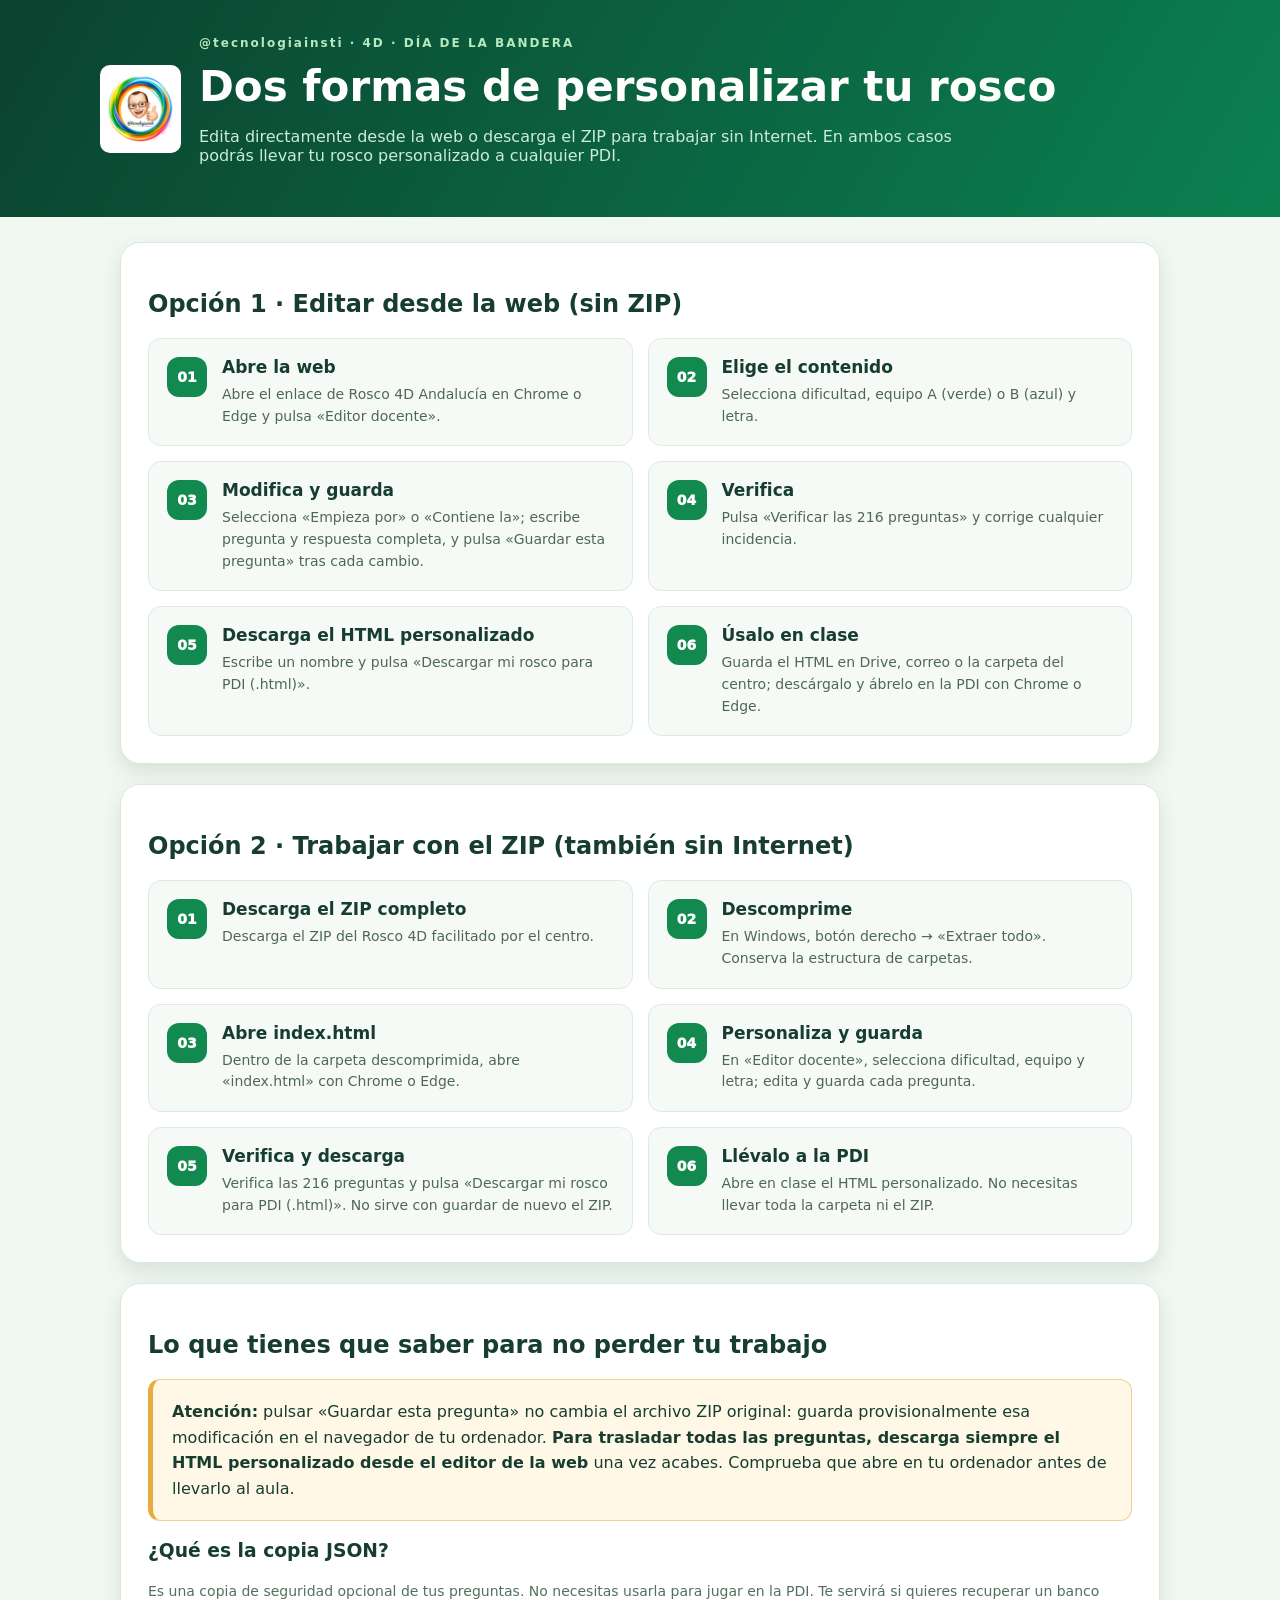
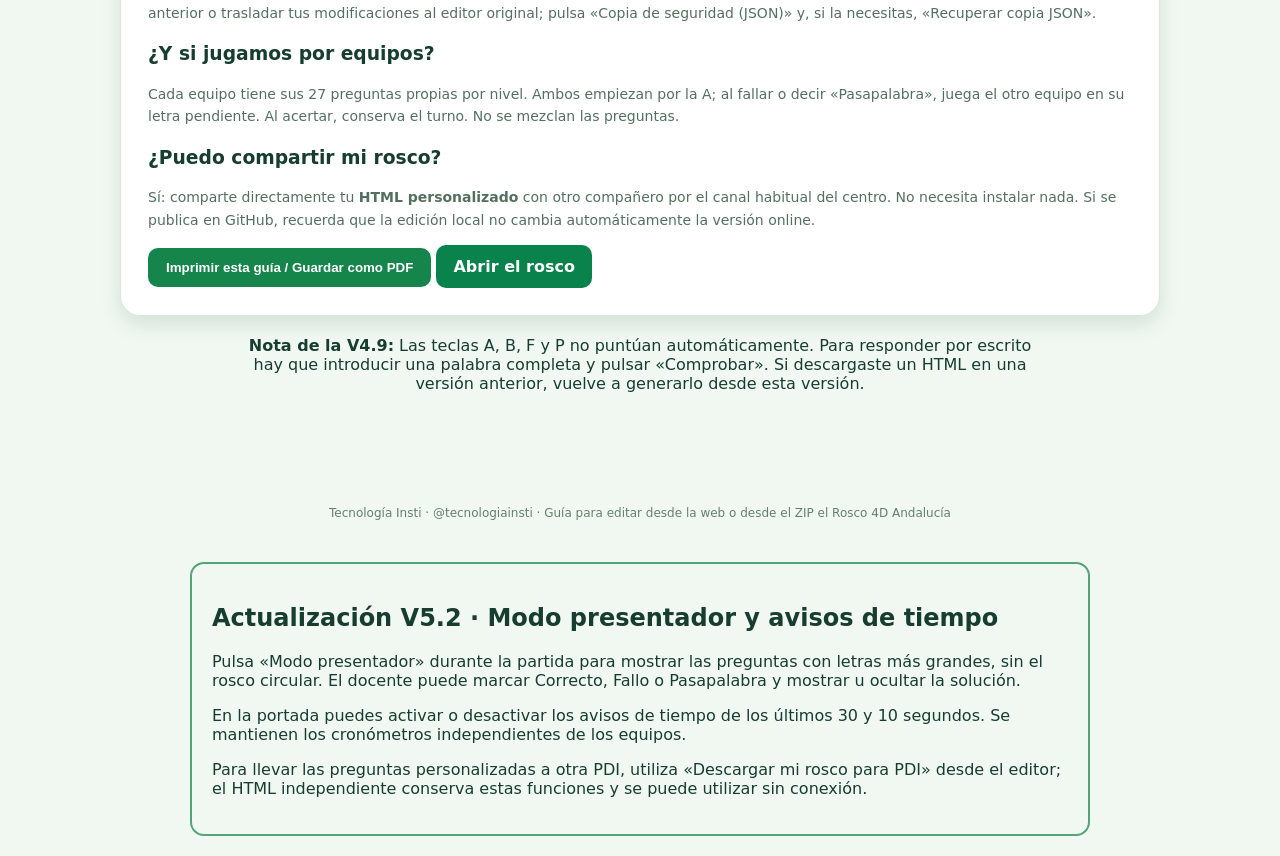
==== GUIA_DOCENTE.html @ b062cd79 "1" ====
<!doctype html><html lang="es"><head><meta charset="utf-8"><meta name="viewport" content="width=device-width,initial-scale=1"><title>Guía docente · Rosco 4D · Tecnología Insti · @tecnologiainsti</title><style>
:root{font-family:system-ui,-apple-system,"Segoe UI",Arial,sans-serif;color:#163d30}*{box-sizing:border-box}body{margin:0;background:#f1f8f2}header{background:linear-gradient(120deg,#0b4230,#0b8150);color:white;padding:36px clamp(20px,5vw,70px)}.wrap{max-width:1080px;margin:auto}header .line{display:flex;align-items:center;gap:18px}header img{width:81px;height:88px;object-fit:contain;background:#fff;border-radius:10px;padding:7px}h1{font-size:clamp(27px,4vw,42px);margin:12px 0 3px}header p{color:#ccebdc;max-width:800px;font-size:16px}.tag{font-weight:800;letter-spacing:2px;font-size:12px;color:#b6e9bc}main{max-width:1080px;margin:25px auto;padding:0 20px 50px}.panel{background:white;border:1px solid #d9e9dc;border-radius:20px;padding:27px;margin-bottom:20px;box-shadow:0 9px 20px #164e2420}.steps{display:grid;grid-template-columns:1fr 1fr;gap:15px}.step{background:#f5faf6;border:1px solid #dfeae1;border-radius:13px;padding:18px;display:flex;gap:15px;align-items:flex-start}.number{font-size:14px;font-weight:950;display:grid;place-items:center;min-width:40px;height:40px;background:#12894e;color:white;border-radius:12px}.step h3{margin:0 0 7px;font-size:17px}.step p{margin:0;color:#4f6757;line-height:1.55;font-size:14px}.warn{padding:19px;background:#fff8e6;border:1px solid #efcf92;border-left:5px solid #e8ab3d;border-radius:12px;line-height:1.6}.tip{background:#eaf6ee;border-radius:10px;padding:14px 17px;color:#315b41;margin:19px 0 0}.action{display:inline-block;padding:12px 17px;background:#09834b;color:white;text-decoration:none;font-weight:800;border-radius:10px}.mini{color:#53705e;line-height:1.6;font-size:14px}kbd,code{background:#ecf2ee;border:1px solid #d4e4d8;padding:2px 5px;border-radius:4px}table{width:100%;border-collapse:collapse}th,td{text-align:left;border-bottom:1px solid #dce8df;padding:10px 12px}th{background:#e8f5eb}footer{font-size:12px;color:#64806d;padding:22px;text-align:center}button{border:0;border-radius:10px;background:#15854c;color:white;padding:12px 18px;cursor:pointer;font-weight:750}@media(max-width:720px){.steps{grid-template-columns:1fr}header .line{align-items:flex-start}.panel{padding:19px}}@media print{@page{size:A4;margin:12mm}body{background:#fff}header{padding:13px;background:#e7f3e9;color:#123d27;print-color-adjust:exact;-webkit-print-color-adjust:exact}header p{color:#345a43}h1{font-size:26px}header img{width:55px;height:60px}.panel{box-shadow:none;margin:13px 0;padding:10px;border:0}.steps{gap:8px}.step{break-inside:avoid;padding:8px}.step h3{font-size:13px}.step p{font-size:11px}.step .number{min-width:28px;height:28px}.warn{padding:10px}.no-print{display:none}}
</style></head><body><header><div class="wrap"><div class="line"><img src="assets/logo-tecnologiainsti.webp" alt="Tecnología Insti · @tecnologiainsti"><div><div class="tag">@tecnologiainsti · 4D · DÍA DE LA BANDERA</div><h1>Dos formas de personalizar tu rosco</h1><p>Edita directamente desde la web o descarga el ZIP para trabajar sin Internet. En ambos casos podrás llevar tu rosco personalizado a cualquier PDI.</p></div></div></div></header><main><section class="panel" id="web"><h2>Opción 1 · Editar desde la web (sin ZIP)</h2><div class="steps">
<div class="step"><span class="number">01</span><div><h3>Abre la web</h3><p>Abre el enlace de Rosco 4D Andalucía en Chrome o Edge y pulsa «Editor docente».</p></div></div>
<div class="step"><span class="number">02</span><div><h3>Elige el contenido</h3><p>Selecciona dificultad, equipo A (verde) o B (azul) y letra.</p></div></div>
<div class="step"><span class="number">03</span><div><h3>Modifica y guarda</h3><p>Selecciona «Empieza por» o «Contiene la»; escribe pregunta y respuesta completa, y pulsa «Guardar esta pregunta» tras cada cambio.</p></div></div>
<div class="step"><span class="number">04</span><div><h3>Verifica</h3><p>Pulsa «Verificar las 216 preguntas» y corrige cualquier incidencia.</p></div></div>
<div class="step"><span class="number">05</span><div><h3>Descarga el HTML personalizado</h3><p>Escribe un nombre y pulsa «Descargar mi rosco para PDI (.html)».</p></div></div>
<div class="step"><span class="number">06</span><div><h3>Úsalo en clase</h3><p>Guarda el HTML en Drive, correo o la carpeta del centro; descárgalo y ábrelo en la PDI con Chrome o Edge.</p></div></div>
</div></section>
<section class="panel" id="zip"><h2>Opción 2 · Trabajar con el ZIP (también sin Internet)</h2><div class="steps">
<div class="step"><span class="number">01</span><div><h3>Descarga el ZIP completo</h3><p>Descarga el ZIP del Rosco 4D facilitado por el centro.</p></div></div>
<div class="step"><span class="number">02</span><div><h3>Descomprime</h3><p>En Windows, botón derecho → «Extraer todo». Conserva la estructura de carpetas.</p></div></div>
<div class="step"><span class="number">03</span><div><h3>Abre index.html</h3><p>Dentro de la carpeta descomprimida, abre «index.html» con Chrome o Edge.</p></div></div>
<div class="step"><span class="number">04</span><div><h3>Personaliza y guarda</h3><p>En «Editor docente», selecciona dificultad, equipo y letra; edita y guarda cada pregunta.</p></div></div>
<div class="step"><span class="number">05</span><div><h3>Verifica y descarga</h3><p>Verifica las 216 preguntas y pulsa «Descargar mi rosco para PDI (.html)». No sirve con guardar de nuevo el ZIP.</p></div></div>
<div class="step"><span class="number">06</span><div><h3>Llévalo a la PDI</h3><p>Abre en clase el HTML personalizado. No necesitas llevar toda la carpeta ni el ZIP.</p></div></div>
</div></section>
<section class="panel"><h2>Lo que tienes que saber para no perder tu trabajo</h2><div class="warn"><strong>Atención:</strong> pulsar «Guardar esta pregunta» no cambia el archivo ZIP original: guarda provisionalmente esa modificación en el navegador de tu ordenador. <strong>Para trasladar todas las preguntas, descarga siempre el HTML personalizado desde el editor de la web</strong> una vez acabes. Comprueba que abre en tu ordenador antes de llevarlo al aula.</div><h3>¿Qué es la copia JSON?</h3><p class="mini">Es una copia de seguridad opcional de tus preguntas. No necesitas usarla para jugar en la PDI. Te servirá si quieres recuperar un banco anterior o trasladar tus modificaciones al editor original; pulsa «Copia de seguridad (JSON)» y, si la necesitas, «Recuperar copia JSON».</p><h3>¿Y si jugamos por equipos?</h3><p class="mini">Cada equipo tiene sus 27 preguntas propias por nivel. Ambos empiezan por la A; al fallar o decir «Pasapalabra», juega el otro equipo en su letra pendiente. Al acertar, conserva el turno. No se mezclan las preguntas.</p><h3>¿Puedo compartir mi rosco?</h3><p class="mini">Sí: comparte directamente tu <strong>HTML personalizado</strong> con otro compañero por el canal habitual del centro. No necesita instalar nada. Si se publica en GitHub, recuerda que la edición local no cambia automáticamente la versión online.</p><div class="no-print"><button onclick="window.print()">Imprimir esta guía / Guardar como PDF</button> <a class="action" href="index.html">Abrir el rosco</a></div></section><p class="small" style="margin:16px auto;max-width:800px;text-align:center"><strong>Nota de la V4.9:</strong> Las teclas A, B, F y P no puntúan automáticamente. Para responder por escrito hay que introducir una palabra completa y pulsar «Comprobar». Si descargaste un HTML en una versión anterior, vuelve a generarlo desde esta versión.</p>
</main><footer>Tecnología Insti · @tecnologiainsti · Guía para editar desde la web o desde el ZIP el Rosco 4D Andalucía</footer><section style="padding:20px;border:2px solid #52a676;border-radius:14px;margin:20px auto;max-width:900px"><h2>Actualización V5.2 · Modo presentador y avisos de tiempo</h2><p>Pulsa «Modo presentador» durante la partida para mostrar las preguntas con letras más grandes, sin el rosco circular. El docente puede marcar Correcto, Fallo o Pasapalabra y mostrar u ocultar la solución.</p><p>En la portada puedes activar o desactivar los avisos de tiempo de los últimos 30 y 10 segundos. Se mantienen los cronómetros independientes de los equipos.</p><p>Para llevar las preguntas personalizadas a otra PDI, utiliza «Descargar mi rosco para PDI» desde el editor; el HTML independiente conserva estas funciones y se puede utilizar sin conexión.</p></section></body></html>
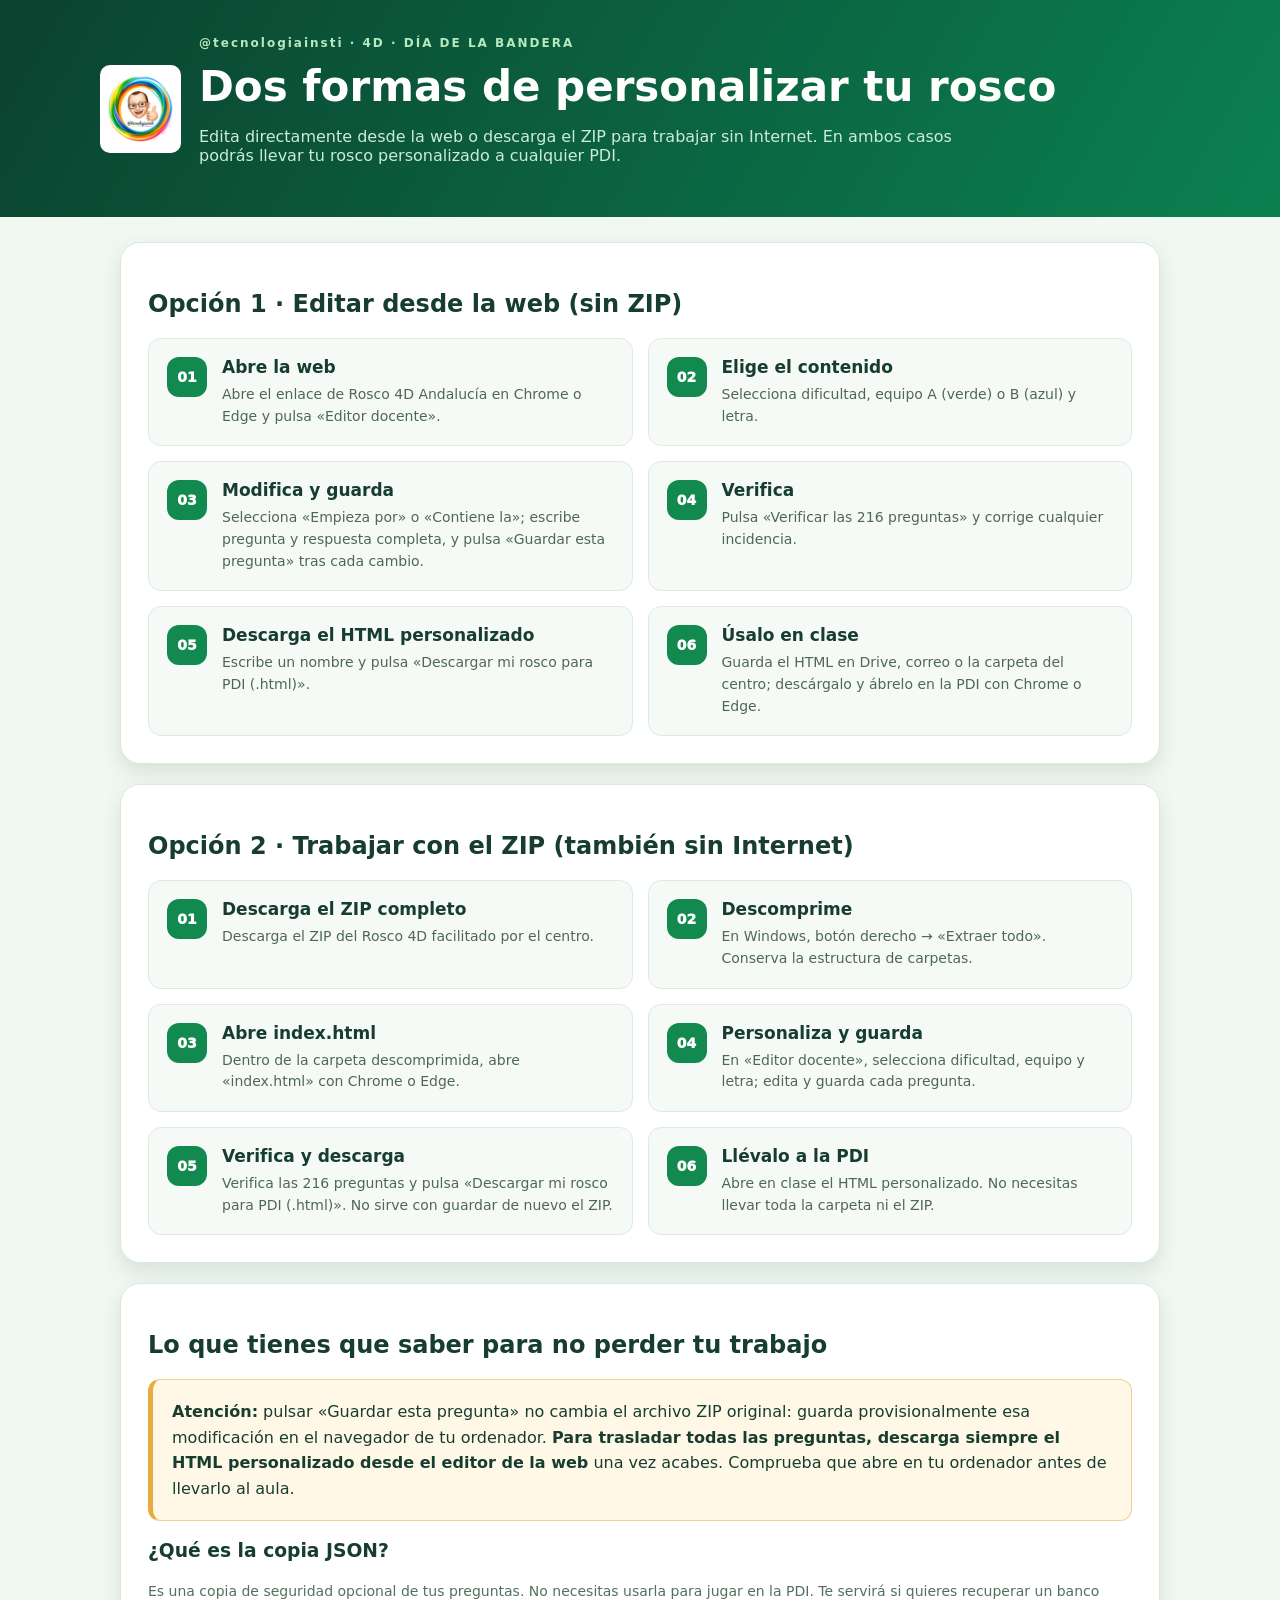
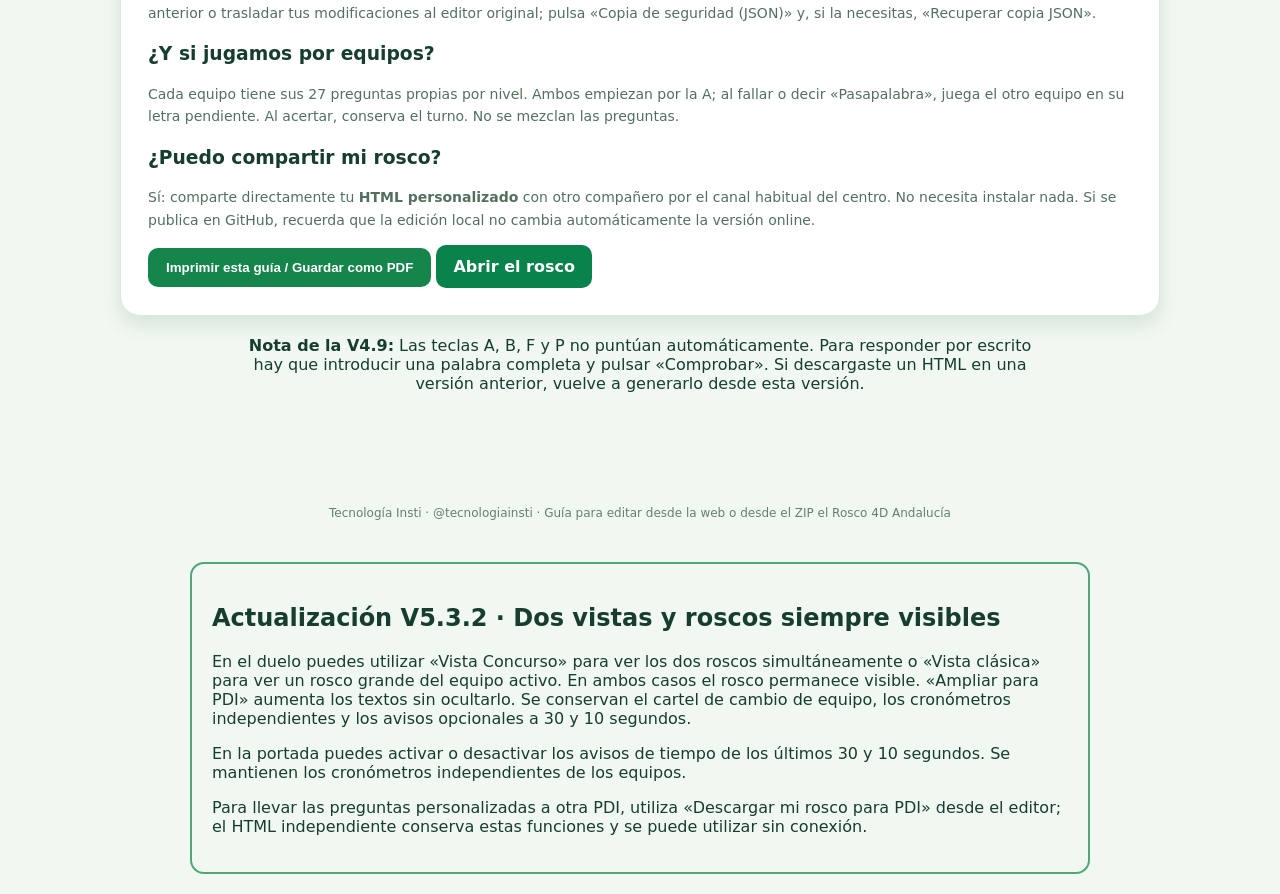
==== commit 9b7e9ea0: "1" ====
--- a/GUIA_DOCENTE.html
+++ b/GUIA_DOCENTE.html
@@ -17,4 +17,4 @@
 <div class="step"><span class="number">06</span><div><h3>Llévalo a la PDI</h3><p>Abre en clase el HTML personalizado. No necesitas llevar toda la carpeta ni el ZIP.</p></div></div>
 </div></section>
 <section class="panel"><h2>Lo que tienes que saber para no perder tu trabajo</h2><div class="warn"><strong>Atención:</strong> pulsar «Guardar esta pregunta» no cambia el archivo ZIP original: guarda provisionalmente esa modificación en el navegador de tu ordenador. <strong>Para trasladar todas las preguntas, descarga siempre el HTML personalizado desde el editor de la web</strong> una vez acabes. Comprueba que abre en tu ordenador antes de llevarlo al aula.</div><h3>¿Qué es la copia JSON?</h3><p class="mini">Es una copia de seguridad opcional de tus preguntas. No necesitas usarla para jugar en la PDI. Te servirá si quieres recuperar un banco anterior o trasladar tus modificaciones al editor original; pulsa «Copia de seguridad (JSON)» y, si la necesitas, «Recuperar copia JSON».</p><h3>¿Y si jugamos por equipos?</h3><p class="mini">Cada equipo tiene sus 27 preguntas propias por nivel. Ambos empiezan por la A; al fallar o decir «Pasapalabra», juega el otro equipo en su letra pendiente. Al acertar, conserva el turno. No se mezclan las preguntas.</p><h3>¿Puedo compartir mi rosco?</h3><p class="mini">Sí: comparte directamente tu <strong>HTML personalizado</strong> con otro compañero por el canal habitual del centro. No necesita instalar nada. Si se publica en GitHub, recuerda que la edición local no cambia automáticamente la versión online.</p><div class="no-print"><button onclick="window.print()">Imprimir esta guía / Guardar como PDF</button> <a class="action" href="index.html">Abrir el rosco</a></div></section><p class="small" style="margin:16px auto;max-width:800px;text-align:center"><strong>Nota de la V4.9:</strong> Las teclas A, B, F y P no puntúan automáticamente. Para responder por escrito hay que introducir una palabra completa y pulsar «Comprobar». Si descargaste un HTML en una versión anterior, vuelve a generarlo desde esta versión.</p>
-</main><footer>Tecnología Insti · @tecnologiainsti · Guía para editar desde la web o desde el ZIP el Rosco 4D Andalucía</footer><section style="padding:20px;border:2px solid #52a676;border-radius:14px;margin:20px auto;max-width:900px"><h2>Actualización V5.2 · Modo presentador y avisos de tiempo</h2><p>Pulsa «Modo presentador» durante la partida para mostrar las preguntas con letras más grandes, sin el rosco circular. El docente puede marcar Correcto, Fallo o Pasapalabra y mostrar u ocultar la solución.</p><p>En la portada puedes activar o desactivar los avisos de tiempo de los últimos 30 y 10 segundos. Se mantienen los cronómetros independientes de los equipos.</p><p>Para llevar las preguntas personalizadas a otra PDI, utiliza «Descargar mi rosco para PDI» desde el editor; el HTML independiente conserva estas funciones y se puede utilizar sin conexión.</p></section></body></html>+</main><footer>Tecnología Insti · @tecnologiainsti · Guía para editar desde la web o desde el ZIP el Rosco 4D Andalucía</footer><section style="padding:20px;border:2px solid #52a676;border-radius:14px;margin:20px auto;max-width:900px"><h2>Actualización V5.3.2 · Dos vistas y roscos siempre visibles</h2><p>En el duelo puedes utilizar «Vista Concurso» para ver los dos roscos simultáneamente o «Vista clásica» para ver un rosco grande del equipo activo. En ambos casos el rosco permanece visible. «Ampliar para PDI» aumenta los textos sin ocultarlo. Se conservan el cartel de cambio de equipo, los cronómetros independientes y los avisos opcionales a 30 y 10 segundos.</p><p>En la portada puedes activar o desactivar los avisos de tiempo de los últimos 30 y 10 segundos. Se mantienen los cronómetros independientes de los equipos.</p><p>Para llevar las preguntas personalizadas a otra PDI, utiliza «Descargar mi rosco para PDI» desde el editor; el HTML independiente conserva estas funciones y se puede utilizar sin conexión.</p></section></body></html>
